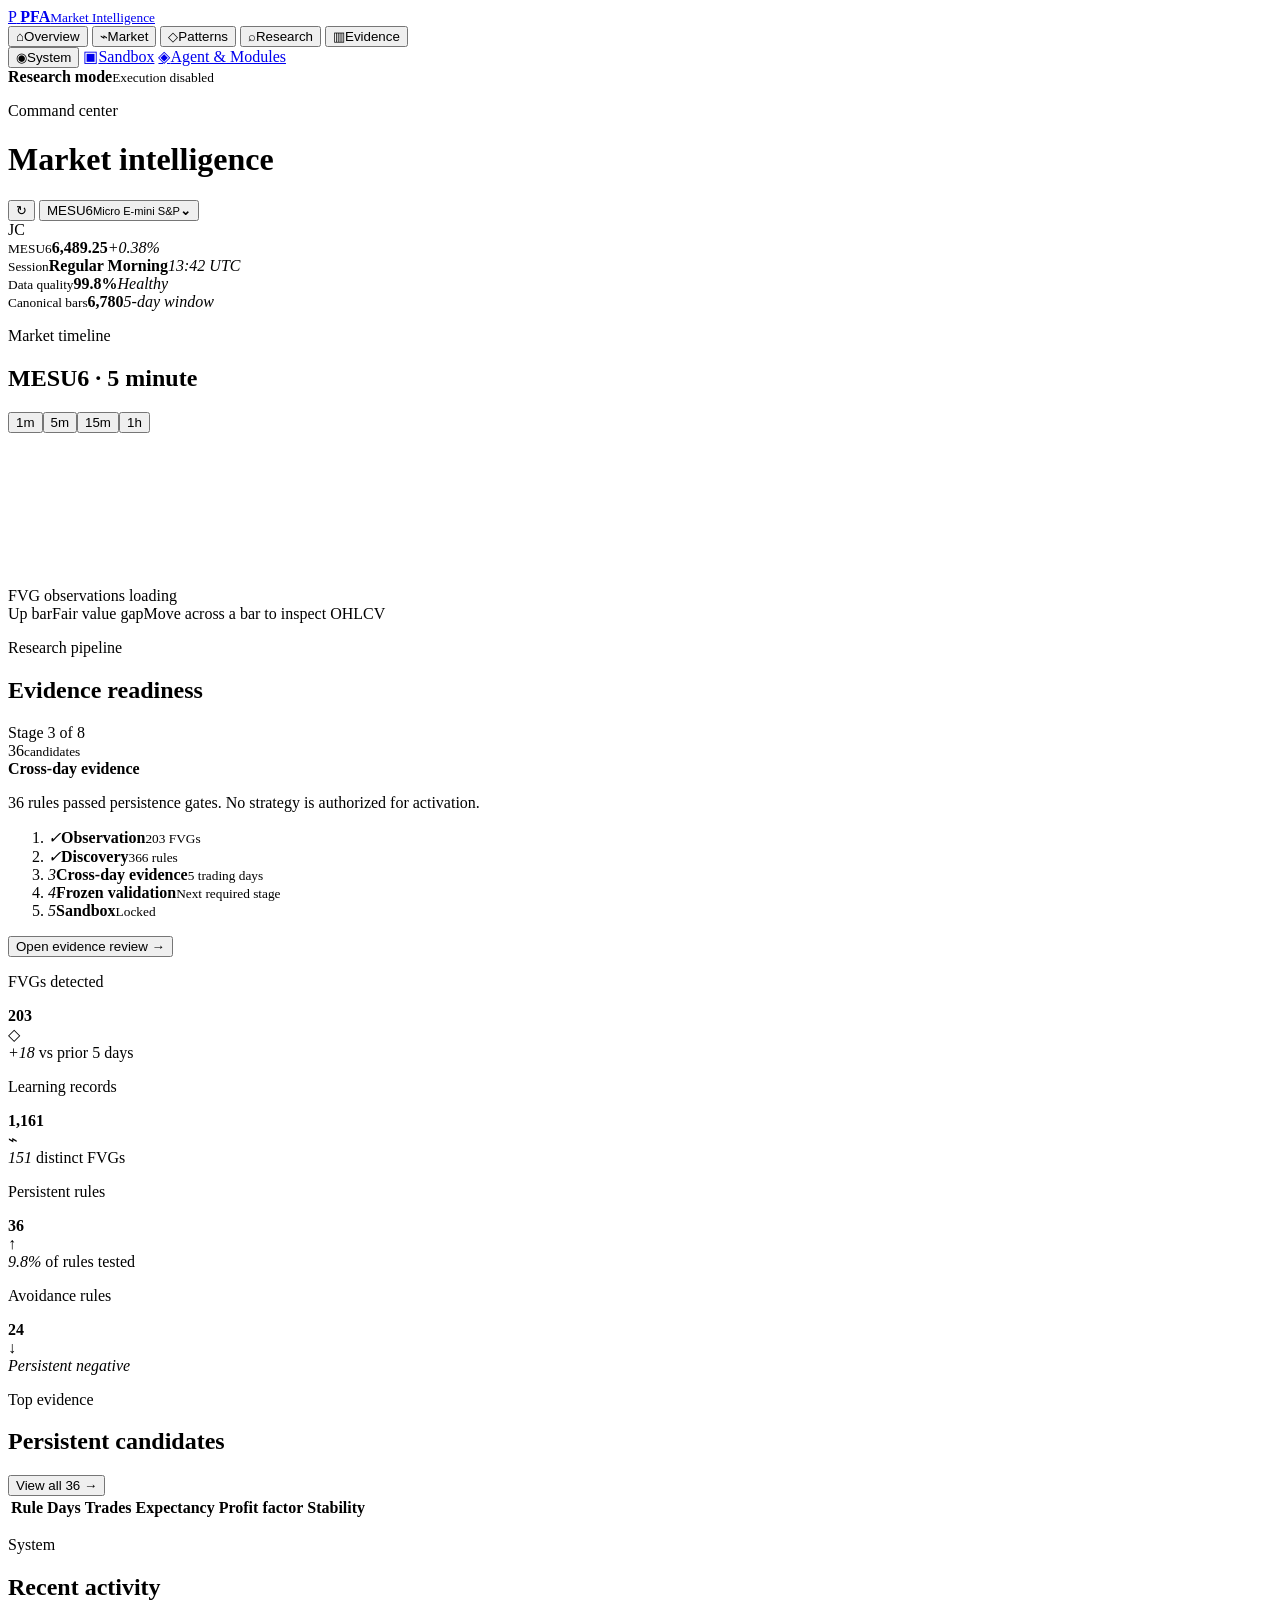
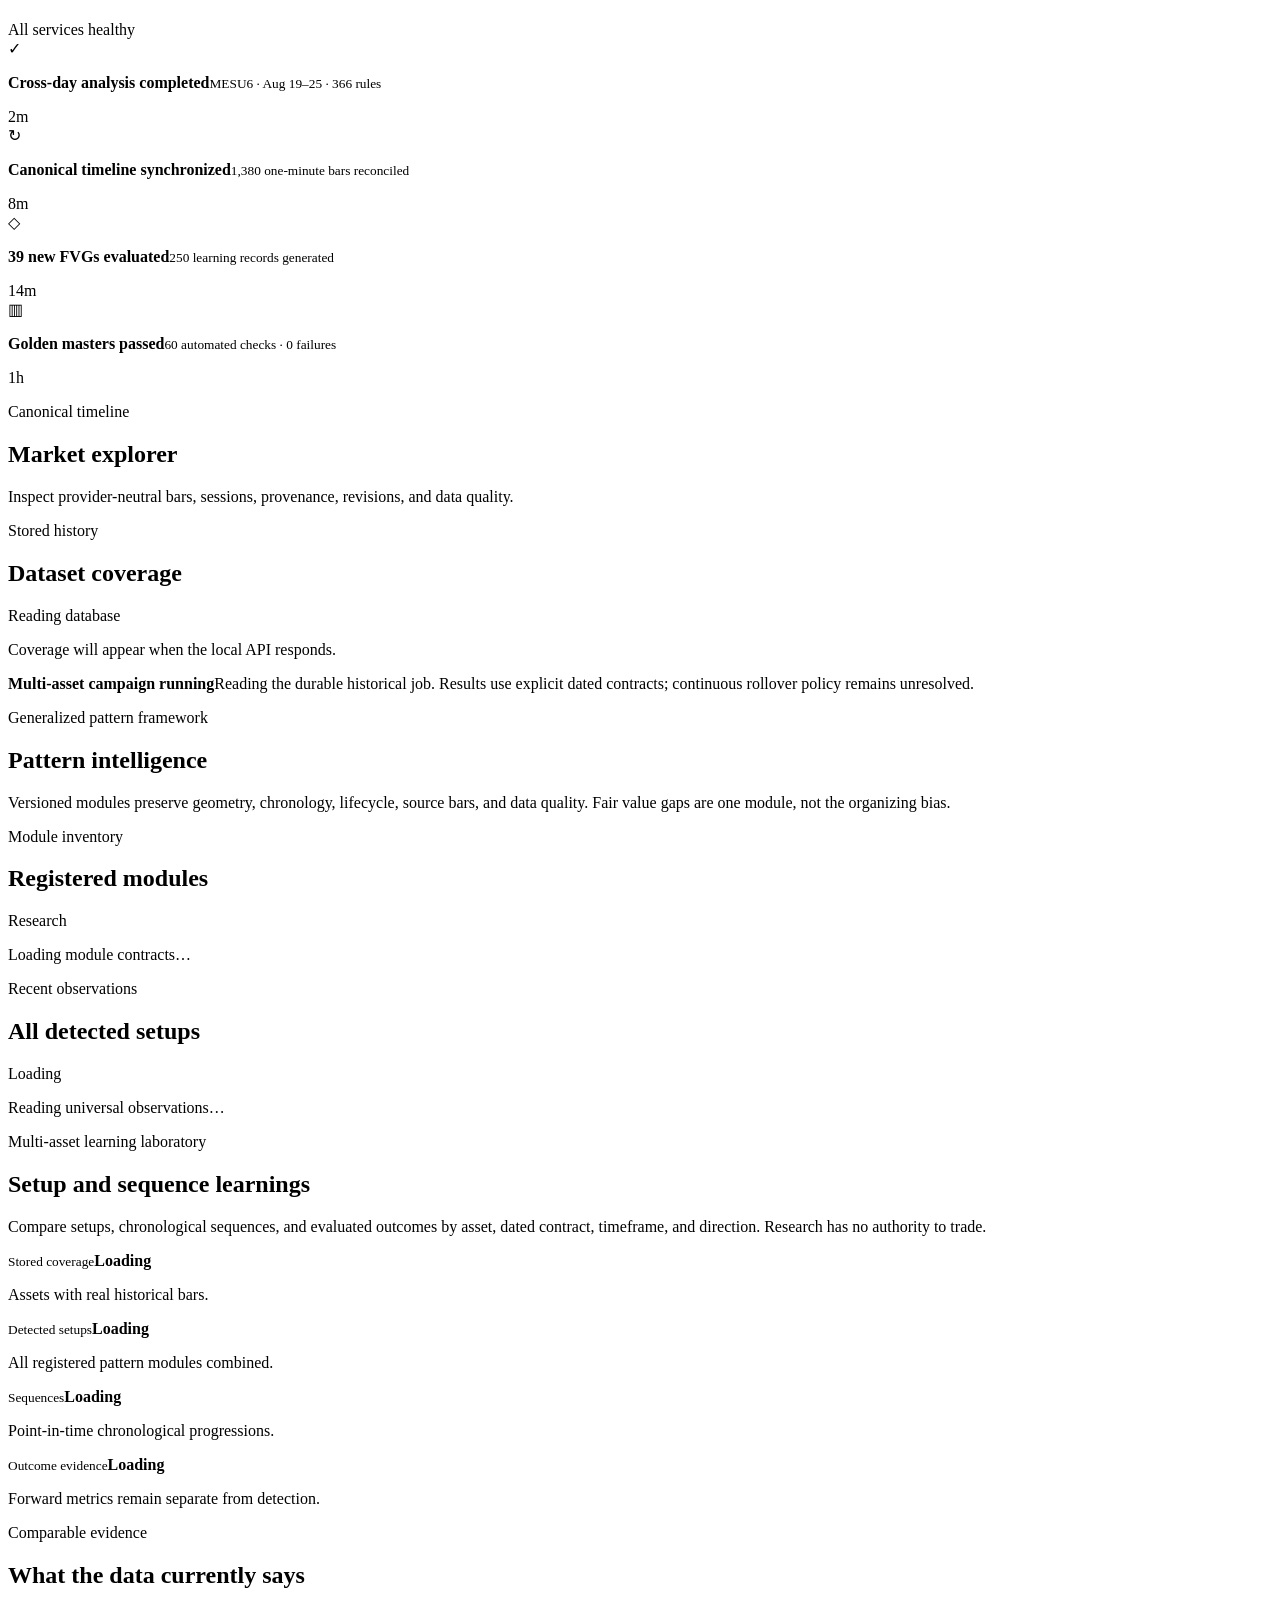
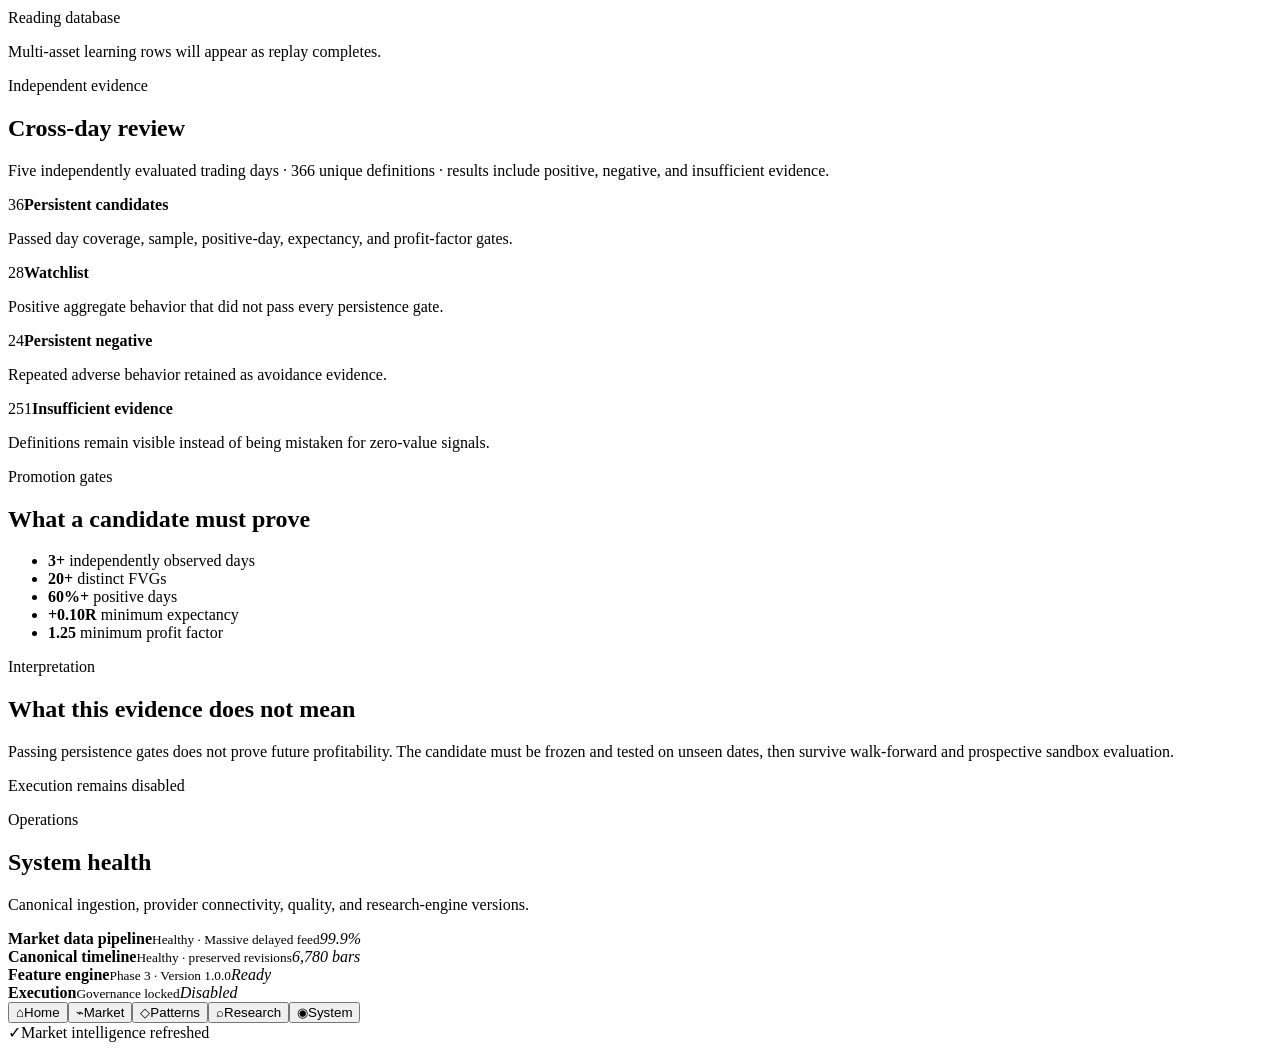
==== PFA FVG Scanner/wwwroot/index.html @ aacb7bad "feat: add multi-asset research and agent training readiness" ====
<!doctype html>
<html lang="en">
<head>
  <meta charset="utf-8" />
  <meta name="viewport" content="width=device-width, initial-scale=1" />
  <meta name="theme-color" content="#0b0e13" />
  <meta name="description" content="Prop Firm Assassins market intelligence and strategy research command center." />
  <meta property="og:title" content="PFA Market Intelligence" />
  <meta property="og:description" content="Research first. Evidence always." />
  <meta property="og:type" content="website" />
  <meta property="og:image" content="http://localhost:5188/og.png" />
  <meta name="twitter:card" content="summary_large_image" />
  <meta name="twitter:title" content="PFA Market Intelligence" />
  <meta name="twitter:description" content="Research first. Evidence always." />
  <meta name="twitter:image" content="http://localhost:5188/og.png" />
  <title>PFA · Market Intelligence</title>
  <link rel="preconnect" href="https://fonts.googleapis.com">
  <link rel="preconnect" href="https://fonts.gstatic.com" crossorigin>
  <link href="https://fonts.googleapis.com/css2?family=DM+Mono:wght@400;500&family=Manrope:wght@400;500;600;700;800&display=swap" rel="stylesheet">
  <link rel="stylesheet" href="/styles.css" />
  <link rel="stylesheet" href="/phase4.css" />
  <link rel="stylesheet" href="/phase5.css" />
</head>
<body>
  <div class="app-shell">
    <aside class="sidebar" aria-label="Primary navigation">
      <a class="brand" href="#" aria-label="PFA home">
        <span class="brand-mark">P</span>
        <span><strong>PFA</strong><small>Market Intelligence</small></span>
      </a>
      <nav class="nav-list">
        <button class="nav-item active" data-view="overview"><span>⌂</span>Overview</button>
        <button class="nav-item" data-view="market"><span>⌁</span>Market</button>
        <button class="nav-item" data-view="patterns"><span>◇</span>Patterns</button>
        <button class="nav-item" data-view="research"><span>⌕</span>Research</button>
        <button class="nav-item" data-view="evidence"><span>▥</span>Evidence</button>
      </nav>
      <div class="sidebar-footer">
        <button class="nav-item" data-view="system"><span>◉</span>System</button>
        <a class="nav-item" href="/sandbox.html"><span>▣</span>Sandbox</a>
        <a class="nav-item" href="/agent.html"><span>◈</span>Agent &amp; Modules</a>
        <div class="connection"><i></i><span><strong>Research mode</strong><small>Execution disabled</small></span></div>
      </div>
    </aside>

    <main class="main">
      <header class="topbar">
        <div>
          <p class="eyebrow" id="viewEyebrow">Command center</p>
          <h1 id="viewTitle">Market intelligence</h1>
        </div>
        <div class="top-actions">
          <button class="icon-button" id="refreshButton" aria-label="Refresh data">↻</button>
          <button class="instrument-picker" id="instrumentPicker" aria-haspopup="dialog"><span id="selectedInstrumentSymbol">MESU6</span><small id="selectedInstrumentName">Micro E-mini S&amp;P</small><b>⌄</b></button>
          <div class="avatar">JC</div>
        </div>
      </header>

      <section class="view active" id="overview" aria-labelledby="viewTitle">
        <div class="market-strip">
          <div><span class="live-dot"></span><small>MESU6</small><strong>6,489.25</strong><em class="up">+0.38%</em></div>
          <div><small>Session</small><strong>Regular Morning</strong><em>13:42 UTC</em></div>
          <div><small>Data quality</small><strong>99.8%</strong><em class="up">Healthy</em></div>
          <div><small>Canonical bars</small><strong data-live="canonicalBars">6,780</strong><em>5-day window</em></div>
        </div>

        <div class="hero-grid">
          <article class="panel chart-panel">
            <div class="panel-heading">
              <div><p class="eyebrow">Market timeline</p><h2 id="chartTitle">MESU6 · 5 minute</h2></div>
              <div class="segmented" role="group" aria-label="Chart timeframe">
                <button data-timeframe="1m">1m</button><button class="active" data-timeframe="5m">5m</button><button data-timeframe="15m">15m</button><button data-timeframe="1h">1h</button>
              </div>
            </div>
            <div class="chart-wrap">
              <canvas id="marketChart" aria-label="Interactive MES price chart"></canvas>
              <div class="chart-empty" id="chartEmpty" hidden><strong>No stored bars for this market</strong><small>Historical collection has not started.</small></div>
              <div class="chart-tooltip" id="chartTooltip" hidden></div>
              <div class="chart-badge bullish" id="chartBadge"><span></span>FVG observations loading</div>
            </div>
            <div class="chart-legend"><span><i class="green"></i>Up bar</span><span><i class="amber"></i>Fair value gap</span><span class="mono" id="ohlcLegend">Move across a bar to inspect OHLCV</span></div>
          </article>

          <article class="panel readiness-panel">
            <div class="panel-heading"><div><p class="eyebrow">Research pipeline</p><h2>Evidence readiness</h2></div><span class="status-pill">Stage 3 of 8</span></div>
            <div class="readiness-score"><div class="ring"><span>36</span><small>candidates</small></div><div><strong>Cross-day evidence</strong><p>36 rules passed persistence gates. No strategy is authorized for activation.</p></div></div>
            <ol class="pipeline">
              <li class="done"><i>✓</i><span><strong>Observation</strong><small>203 FVGs</small></span></li>
              <li class="done"><i>✓</i><span><strong>Discovery</strong><small>366 rules</small></span></li>
              <li class="current"><i>3</i><span><strong>Cross-day evidence</strong><small>5 trading days</small></span></li>
              <li><i>4</i><span><strong>Frozen validation</strong><small>Next required stage</small></span></li>
              <li><i>5</i><span><strong>Sandbox</strong><small>Locked</small></span></li>
            </ol>
            <button class="secondary-button full" data-view-link="evidence">Open evidence review <span>→</span></button>
          </article>
        </div>

        <div class="metric-grid">
          <article class="metric-card"><div><p>FVGs detected</p><strong>203</strong></div><span class="metric-icon blue">◇</span><footer><em class="up">+18</em> vs prior 5 days</footer></article>
          <article class="metric-card"><div><p>Learning records</p><strong>1,161</strong></div><span class="metric-icon violet">⌁</span><footer><em>151</em> distinct FVGs</footer></article>
          <article class="metric-card"><div><p>Persistent rules</p><strong>36</strong></div><span class="metric-icon green">↑</span><footer><em class="up">9.8%</em> of rules tested</footer></article>
          <article class="metric-card"><div><p>Avoidance rules</p><strong>24</strong></div><span class="metric-icon red">↓</span><footer><em class="down">Persistent negative</em></footer></article>
        </div>

        <div class="lower-grid">
          <article class="panel candidates-panel">
            <div class="panel-heading"><div><p class="eyebrow">Top evidence</p><h2>Persistent candidates</h2></div><button class="text-button" data-view-link="research">View all 36 →</button></div>
            <div class="table-wrap">
              <table>
                <thead><tr><th>Rule</th><th>Days</th><th>Trades</th><th>Expectancy</th><th>Profit factor</th><th>Stability</th><th></th></tr></thead>
                <tbody id="candidateRows"></tbody>
              </table>
            </div>
          </article>
          <article class="panel activity-panel">
            <div class="panel-heading"><div><p class="eyebrow">System</p><h2>Recent activity</h2></div><span class="health"><i></i>All services healthy</span></div>
            <div class="activity-list">
              <div><span class="activity-icon green">✓</span><p><strong>Cross-day analysis completed</strong><small>MESU6 · Aug 19–25 · 366 rules</small></p><time>2m</time></div>
              <div><span class="activity-icon blue">↻</span><p><strong>Canonical timeline synchronized</strong><small>1,380 one-minute bars reconciled</small></p><time>8m</time></div>
              <div><span class="activity-icon amber">◇</span><p><strong>39 new FVGs evaluated</strong><small>250 learning records generated</small></p><time>14m</time></div>
              <div><span class="activity-icon violet">▥</span><p><strong>Golden masters passed</strong><small>60 automated checks · 0 failures</small></p><time>1h</time></div>
            </div>
          </article>
        </div>
      </section>

      <section class="view placeholder-view" id="market"><div class="page-intro"><p class="eyebrow">Canonical timeline</p><h2>Market explorer</h2><p>Inspect provider-neutral bars, sessions, provenance, revisions, and data quality.</p></div><div class="coverage-panel panel"><div class="panel-heading"><div><p class="eyebrow">Stored history</p><h2>Dataset coverage</h2></div><span class="status-pill" id="coverageStatus">Reading database</span></div><div class="coverage-list" id="coverageList"><p class="muted">Coverage will appear when the local API responds.</p></div><div class="coverage-warning"><strong id="campaignTitle">Multi-asset campaign running</strong><span id="campaignDetail">Reading the durable historical job. Results use explicit dated contracts; continuous rollover policy remains unresolved.</span></div></div></section>
      <section class="view placeholder-view" id="patterns"><div class="page-intro"><p class="eyebrow">Generalized pattern framework</p><h2>Pattern intelligence</h2><p>Versioned modules preserve geometry, chronology, lifecycle, source bars, and data quality. Fair value gaps are one module, not the organizing bias.</p></div><div class="pattern-layout"><article class="panel"><div class="panel-heading"><div><p class="eyebrow">Module inventory</p><h2>Registered modules</h2></div><span class="status-pill">Research</span></div><div id="moduleList" class="module-list"><p class="muted">Loading module contracts…</p></div></article><article class="panel"><div class="panel-heading"><div><p class="eyebrow">Recent observations</p><h2>All detected setups</h2></div><span class="status-pill" id="fvgCount">Loading</span></div><div id="fvgList" class="observation-list"><p class="muted">Reading universal observations…</p></div></article></div></section>
      <section class="view placeholder-view" id="research"><div class="page-intro"><p class="eyebrow">Multi-asset learning laboratory</p><h2>Setup and sequence learnings</h2><p>Compare setups, chronological sequences, and evaluated outcomes by asset, dated contract, timeframe, and direction. Research has no authority to trade.</p></div><div class="research-method panel"><div><small>Stored coverage</small><strong id="learningAssets">Loading</strong><p>Assets with real historical bars.</p></div><div><small>Detected setups</small><strong id="learningSetups">Loading</strong><p>All registered pattern modules combined.</p></div><div><small>Sequences</small><strong id="learningSequences">Loading</strong><p>Point-in-time chronological progressions.</p></div><div><small>Outcome evidence</small><strong id="learningOutcomes">Loading</strong><p>Forward metrics remain separate from detection.</p></div></div><article class="panel"><div class="panel-heading"><div><p class="eyebrow">Comparable evidence</p><h2>What the data currently says</h2></div><span class="status-pill" id="learningStatus">Reading database</span></div><div id="learningTable" class="coverage-list"><p class="muted">Multi-asset learning rows will appear as replay completes.</p></div></article><div class="candidate-cards" id="candidateCards"></div></section>
      <section class="view placeholder-view" id="evidence"><div class="page-intro"><p class="eyebrow">Independent evidence</p><h2>Cross-day review</h2><p>Five independently evaluated trading days · 366 unique definitions · results include positive, negative, and insufficient evidence.</p></div><div class="evidence-board"><article><span>36</span><strong>Persistent candidates</strong><p>Passed day coverage, sample, positive-day, expectancy, and profit-factor gates.</p></article><article><span>28</span><strong>Watchlist</strong><p>Positive aggregate behavior that did not pass every persistence gate.</p></article><article><span>24</span><strong>Persistent negative</strong><p>Repeated adverse behavior retained as avoidance evidence.</p></article><article><span>251</span><strong>Insufficient evidence</strong><p>Definitions remain visible instead of being mistaken for zero-value signals.</p></article></div><div class="evidence-depth"><article class="panel"><p class="eyebrow">Promotion gates</p><h2>What a candidate must prove</h2><ul class="gate-list"><li><b>3+</b> independently observed days</li><li><b>20+</b> distinct FVGs</li><li><b>60%+</b> positive days</li><li><b>+0.10R</b> minimum expectancy</li><li><b>1.25</b> minimum profit factor</li></ul></article><article class="panel"><p class="eyebrow">Interpretation</p><h2>What this evidence does not mean</h2><p class="muted">Passing persistence gates does not prove future profitability. The candidate must be frozen and tested on unseen dates, then survive walk-forward and prospective sandbox evaluation.</p><div class="execution-lock">Execution remains disabled</div></article></div></section>
      <section class="view placeholder-view" id="system"><div class="page-intro"><p class="eyebrow">Operations</p><h2>System health</h2><p>Canonical ingestion, provider connectivity, quality, and research-engine versions.</p></div><div class="service-grid"><article><i></i><span><strong>Market data pipeline</strong><small>Healthy · Massive delayed feed</small></span><em>99.9%</em></article><article><i></i><span><strong>Canonical timeline</strong><small>Healthy · preserved revisions</small></span><em data-live="canonicalBars">6,780 bars</em></article><article><i></i><span><strong>Feature engine</strong><small>Phase 3 · Version 1.0.0</small></span><em data-live="featureDefinitions">Ready</em></article><article><i class="warn"></i><span><strong>Execution</strong><small>Governance locked</small></span><em>Disabled</em></article></div></section>
    </main>

    <nav class="mobile-nav" aria-label="Mobile navigation">
      <button class="active" data-view="overview"><span>⌂</span>Home</button><button data-view="market"><span>⌁</span>Market</button><button data-view="patterns"><span>◇</span>Patterns</button><button data-view="research"><span>⌕</span>Research</button><button data-view="system"><span>◉</span>System</button>
    </nav>
  </div>

  <dialog id="instrumentDialog" class="instrument-dialog">
    <button class="dialog-close" aria-label="Close instrument selector">×</button>
    <p class="eyebrow">Research universe</p><h2>Select a market</h2>
    <p class="dialog-copy">Markets without stored history are selectable for inspection, but the chart will clearly report that collection has not started.</p>
    <div class="instrument-options" id="instrumentOptions"><p class="muted">Loading registered markets…</p></div>
  </dialog>
  <dialog id="candidateDialog">
    <button class="dialog-close" aria-label="Close">×</button>
    <p class="eyebrow">Frozen validation candidate</p><h2 id="dialogTitle"></h2>
    <div class="dialog-stats" id="dialogStats"></div>
    <div class="gate-message"><span>✓</span><p><strong>Persistence gates passed</strong><small>This candidate may advance to frozen out-of-sample validation. It cannot activate a strategy.</small></p></div>
    <button class="primary-button full" id="prepareValidationButton">Prepare validation workspace</button>
  </dialog>
  <div class="toast" id="toast"><span>✓</span>Market intelligence refreshed</div>
  <script src="/app.js"></script>
</body>
</html>
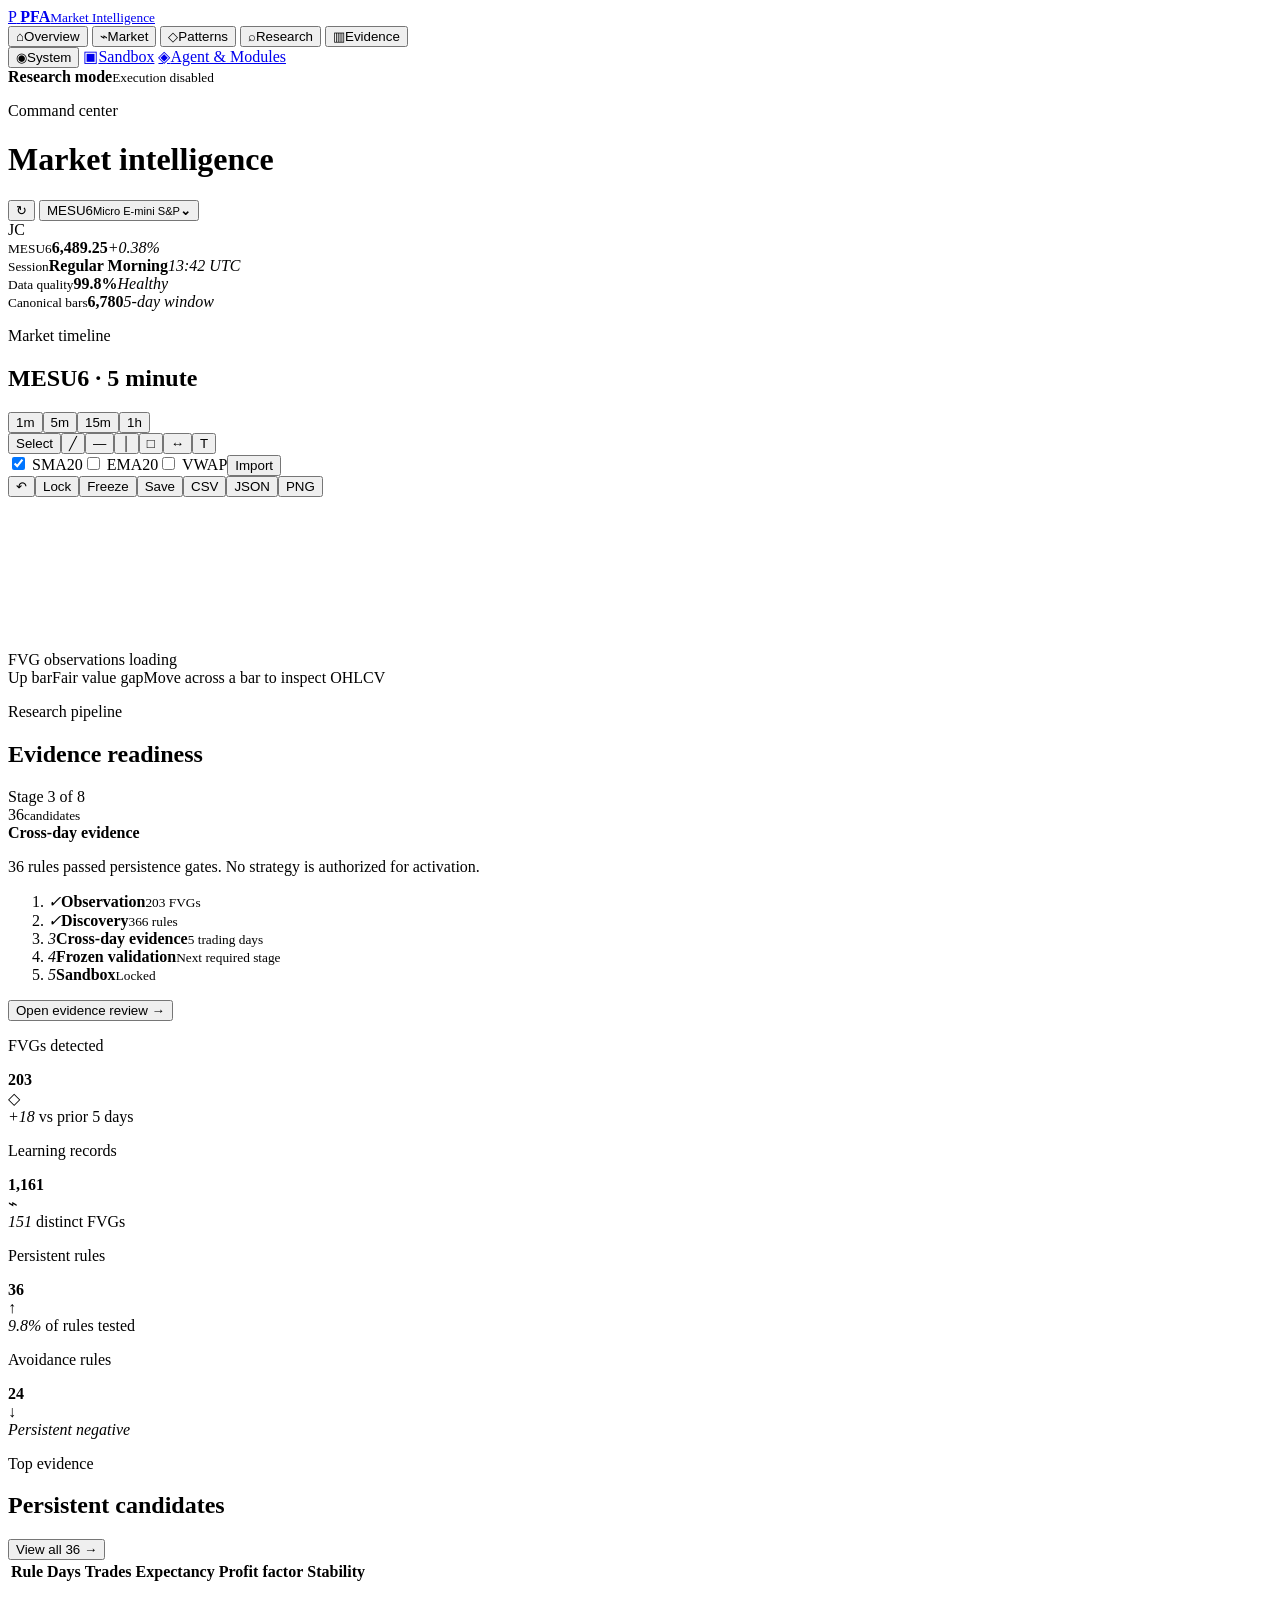
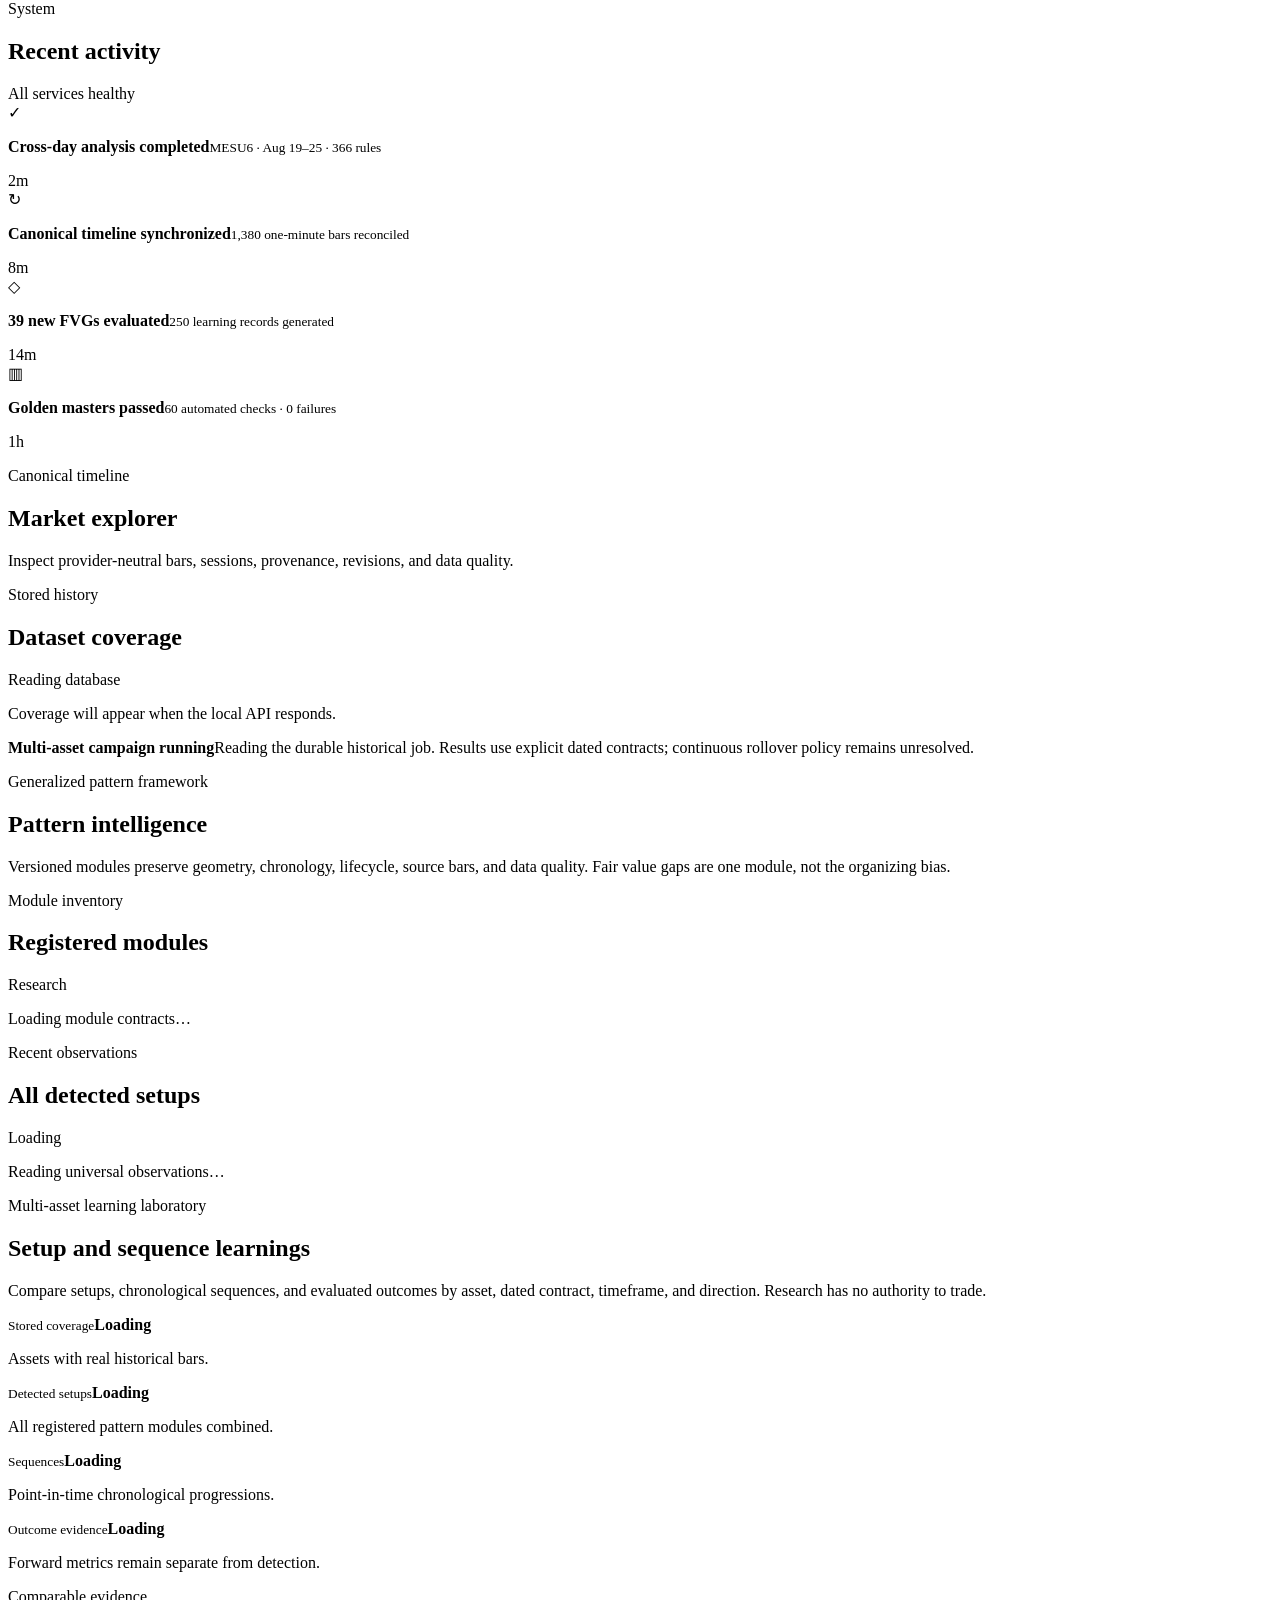
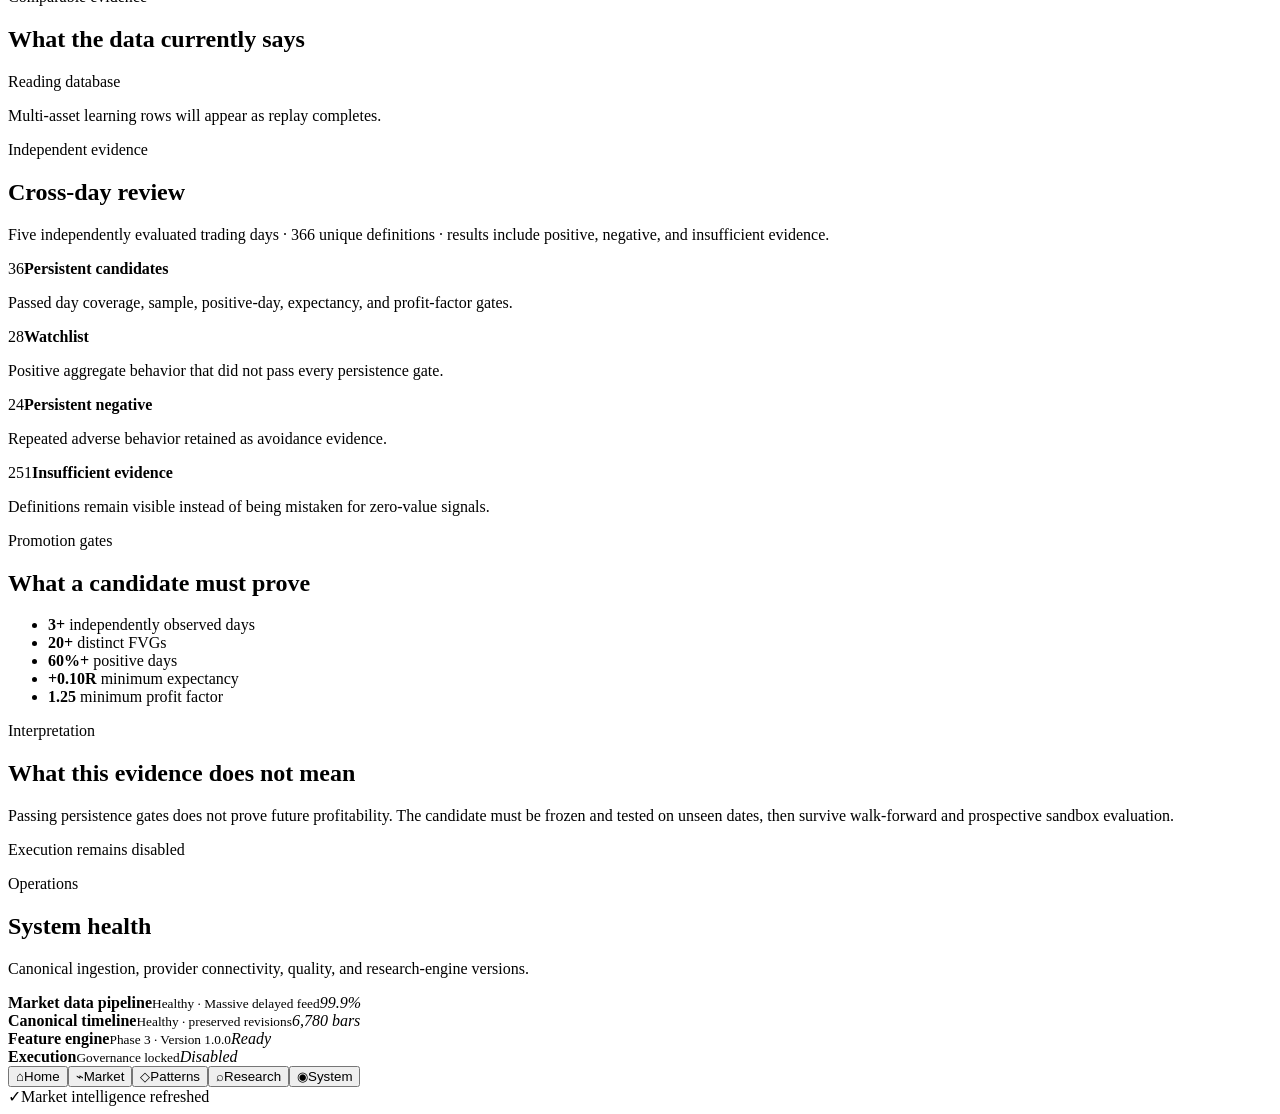
==== commit 506ae46f: "feat: add chart workspace and setup research drilldown" ====
--- a/PFA FVG Scanner/wwwroot/index.html
+++ b/PFA FVG Scanner/wwwroot/index.html
@@ -20,6 +20,7 @@
   <link rel="stylesheet" href="/styles.css" />
   <link rel="stylesheet" href="/phase4.css" />
   <link rel="stylesheet" href="/phase5.css" />
+  <link rel="stylesheet" href="/chart-workspace.css" />
 </head>
 <body>
   <div class="app-shell">
@@ -71,6 +72,11 @@
               <div class="segmented" role="group" aria-label="Chart timeframe">
                 <button data-timeframe="1m">1m</button><button class="active" data-timeframe="5m">5m</button><button data-timeframe="15m">15m</button><button data-timeframe="1h">1h</button>
               </div>
+            </div>
+            <div class="chart-toolbar" aria-label="Chart tools">
+              <div class="tool-group"><button data-chart-tool="cursor" title="Select and inspect">Select</button><button data-chart-tool="line" title="Trend line">╱</button><button data-chart-tool="hline" title="Horizontal price level">—</button><button data-chart-tool="vline" title="Vertical time level">│</button><button data-chart-tool="rectangle" title="Rectangle">□</button><button data-chart-tool="measure" title="Measure">↔</button><button data-chart-tool="text" title="Text note">T</button></div>
+              <div class="tool-group indicators"><label><input type="checkbox" data-indicator="sma" checked> SMA20</label><label><input type="checkbox" data-indicator="ema"> EMA20</label><label><input type="checkbox" data-indicator="vwap"> VWAP</label><button id="importIndicatorButton" title="Import safe indicator JSON">Import</button><input id="indicatorFile" type="file" accept="application/json,.json" hidden></div>
+              <div class="tool-group chart-actions"><button id="undoDrawingButton" title="Undo last drawing">↶</button><button id="lockDrawingsButton" title="Lock drawings">Lock</button><button id="freezeChartButton" title="Freeze chart updates">Freeze</button><button id="saveLayoutButton" title="Save layout">Save</button><button id="exportChartDataButton" title="Export visible bars and indicators as CSV">CSV</button><button id="exportLayoutButton" title="Export drawings and indicators as JSON">JSON</button><button id="snapshotChartButton" title="Capture chart image">PNG</button></div>
             </div>
             <div class="chart-wrap">
               <canvas id="marketChart" aria-label="Interactive MES price chart"></canvas>
@@ -149,7 +155,17 @@
     <div class="gate-message"><span>✓</span><p><strong>Persistence gates passed</strong><small>This candidate may advance to frozen out-of-sample validation. It cannot activate a strategy.</small></p></div>
     <button class="primary-button full" id="prepareValidationButton">Prepare validation workspace</button>
   </dialog>
+  <dialog id="observationResearchDialog" class="research-detail-dialog">
+    <button class="dialog-close" aria-label="Close setup research">×</button>
+    <p class="eyebrow">Point-in-time setup research</p><h2 id="observationResearchTitle">Detected setup</h2>
+    <p class="dialog-copy" id="observationResearchMeta"></p>
+    <div id="observationGeometry" class="research-geometry"></div>
+    <div class="scenario-filters" role="group" aria-label="Filter scenarios by outcome"><button class="active" data-scenario-filter="All">All</button><button data-scenario-filter="Good">Good</button><button data-scenario-filter="Bad">Bad</button><button data-scenario-filter="Ambiguous">Ambiguous</button><button data-scenario-filter="Unavailable">Unavailable</button></div>
+    <div id="observationScenarioSummary" class="dialog-copy"></div>
+    <div class="table-wrap"><table><thead><tr><th>Outcome</th><th>Entry</th><th>Stop</th><th>Target</th><th>Exit</th><th>Net R</th><th>Why</th></tr></thead><tbody id="observationScenarioRows"></tbody></table></div>
+    <div id="observationSequenceRows" class="research-sequences"></div>
+  </dialog>
   <div class="toast" id="toast"><span>✓</span>Market intelligence refreshed</div>
-  <script src="/app.js"></script>
+  <script src="/app.js?v=14"></script>
 </body>
 </html>
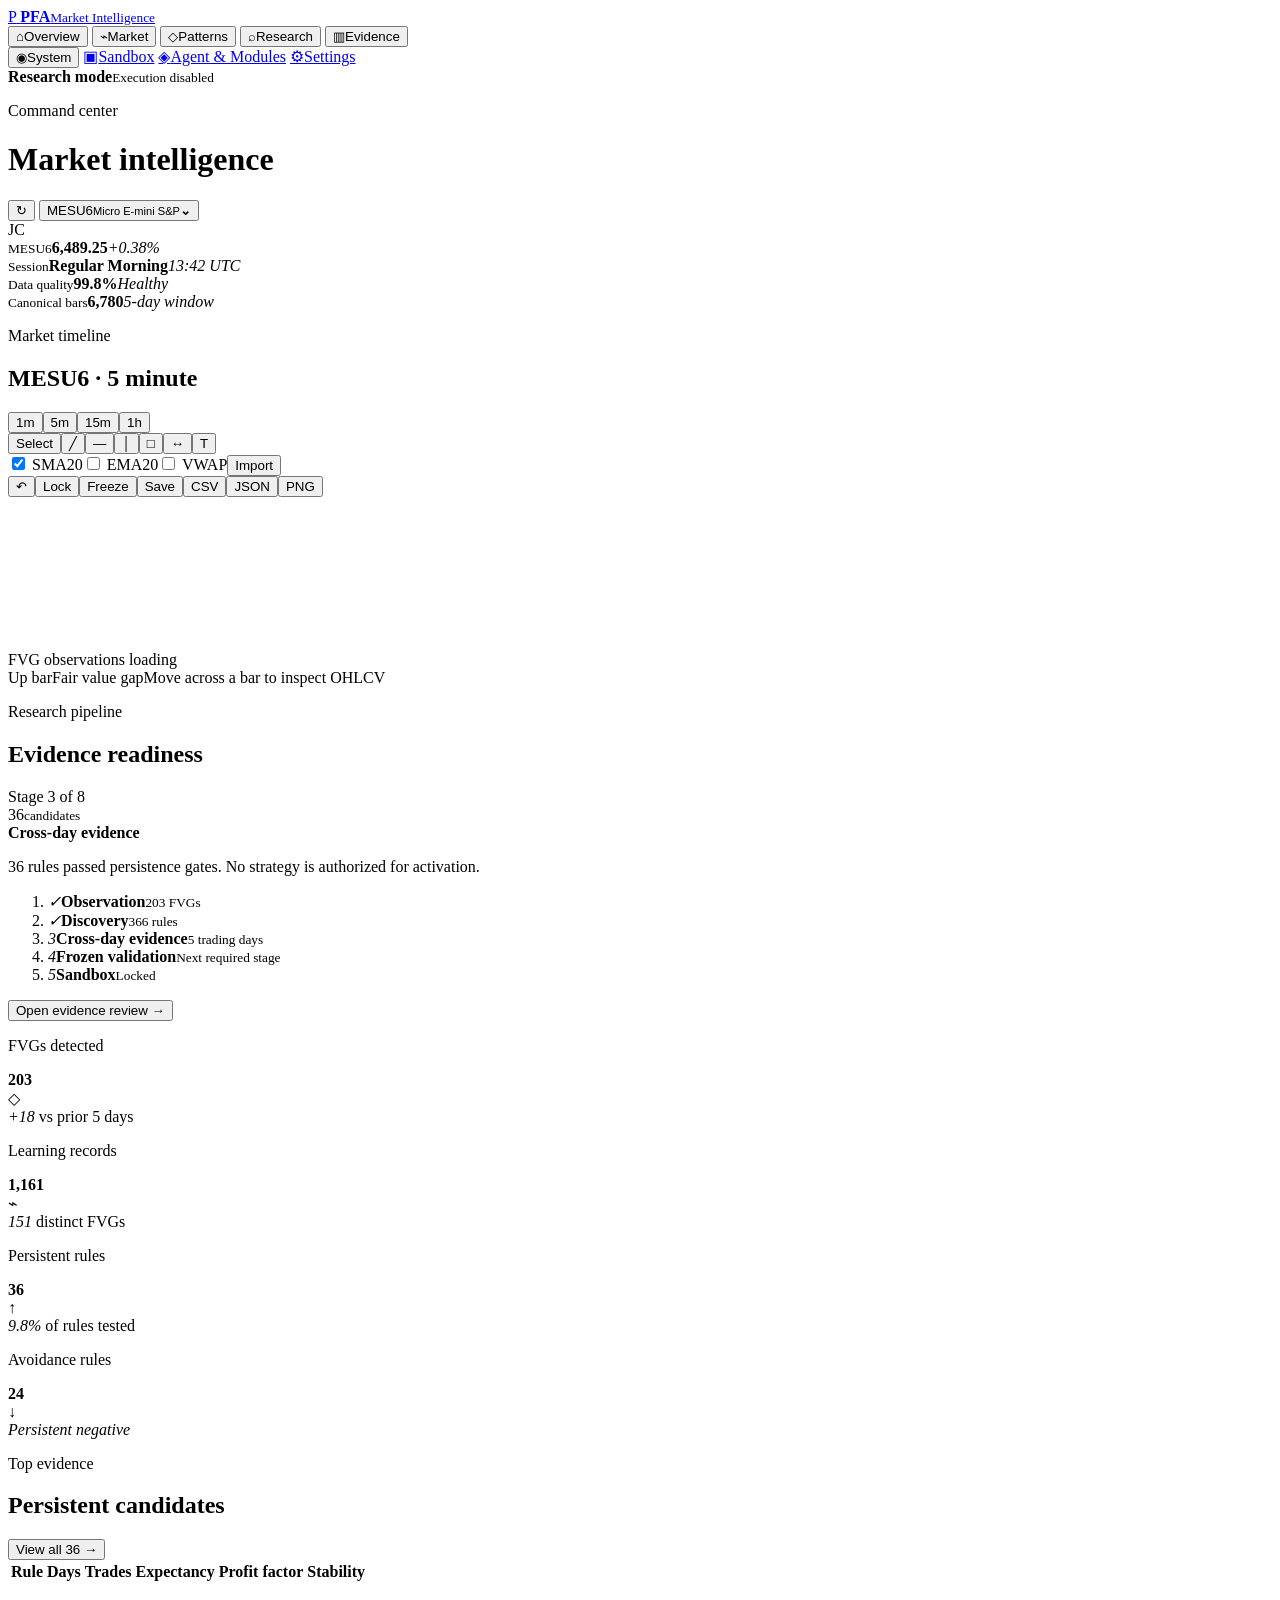
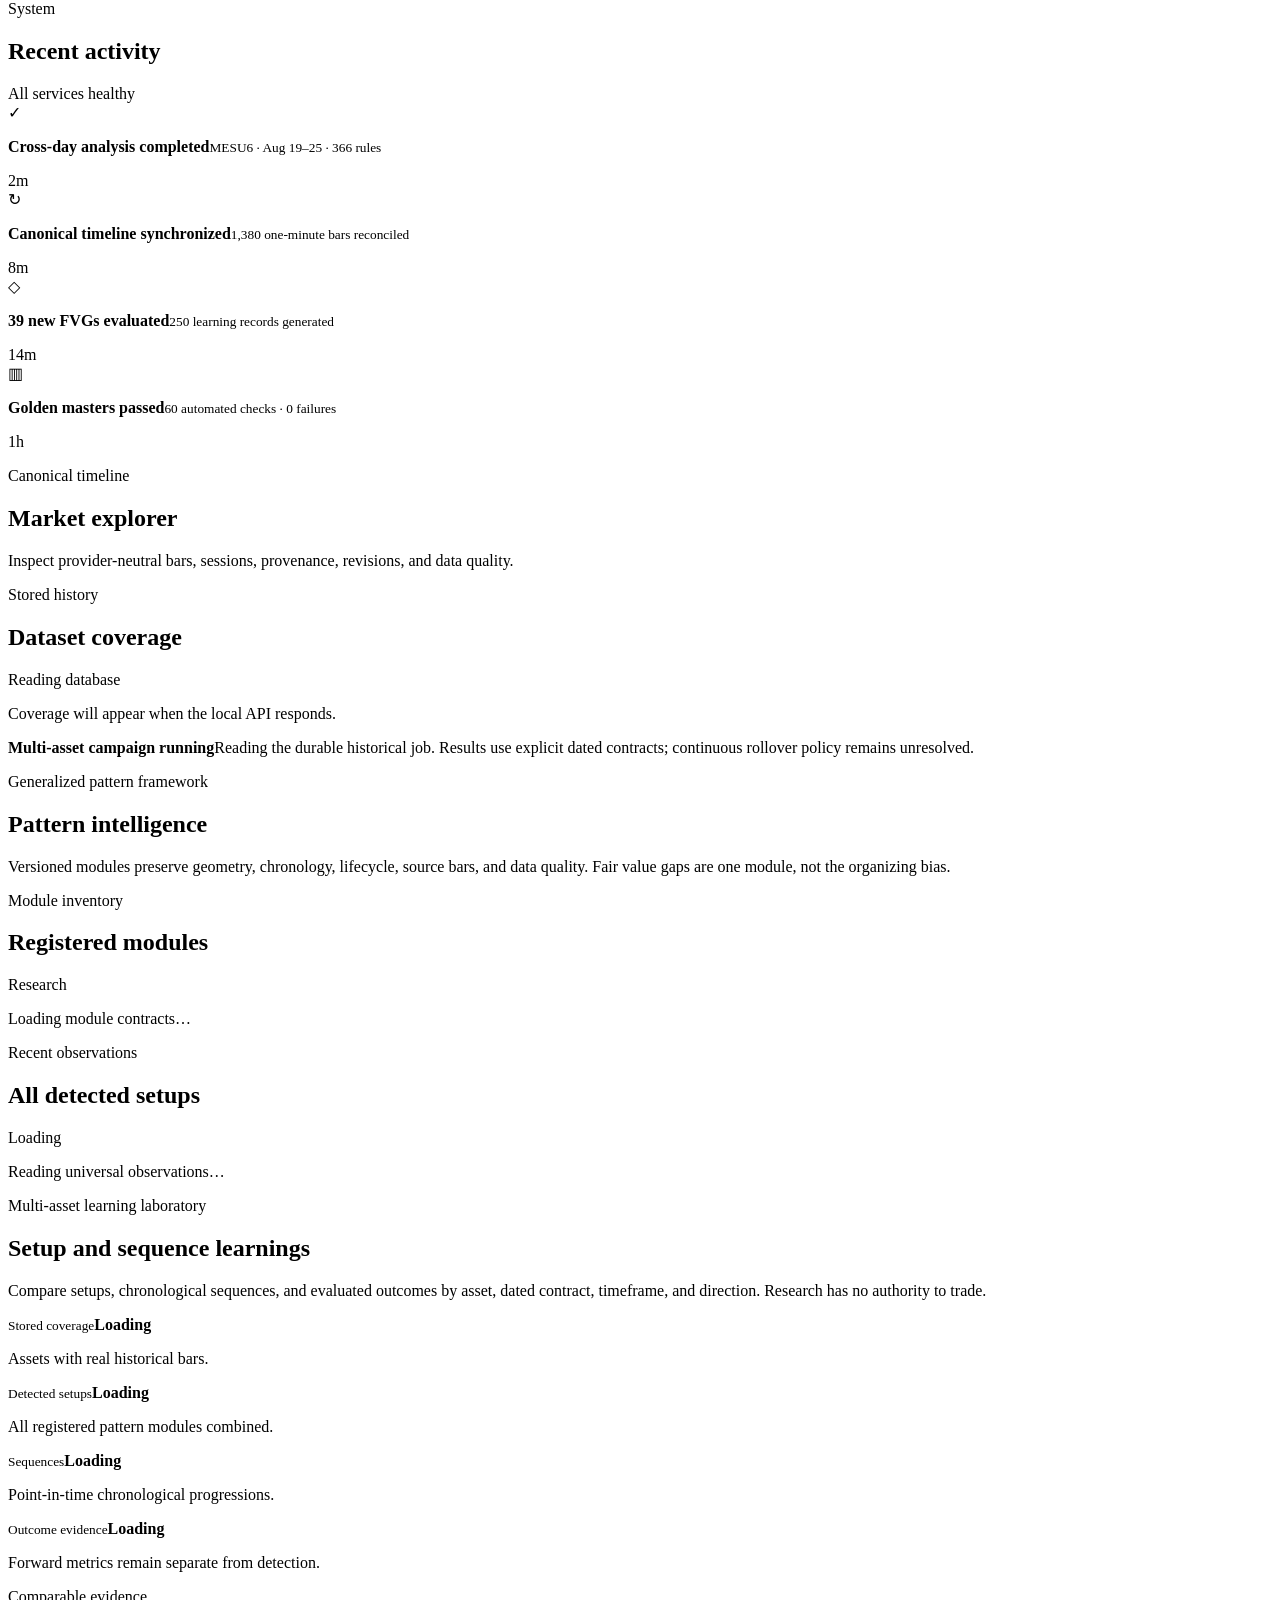
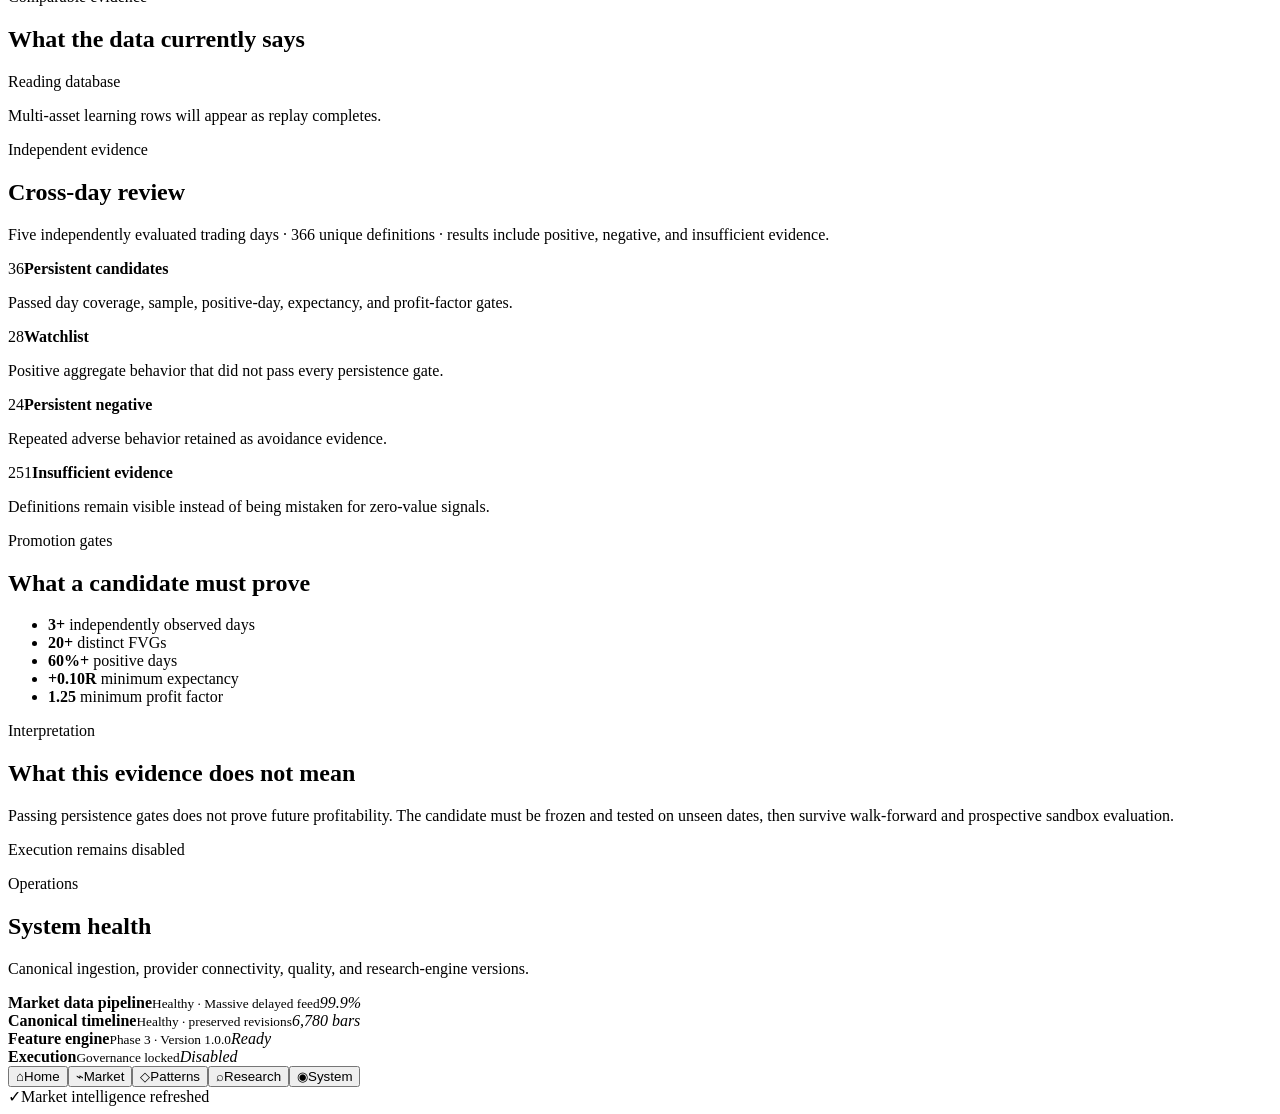
==== commit b26add95: "feat: add connection settings and partner contract" ====
--- a/PFA FVG Scanner/wwwroot/index.html
+++ b/PFA FVG Scanner/wwwroot/index.html
@@ -18,9 +18,11 @@
   <link rel="preconnect" href="https://fonts.gstatic.com" crossorigin>
   <link href="https://fonts.googleapis.com/css2?family=DM+Mono:wght@400;500&family=Manrope:wght@400;500;600;700;800&display=swap" rel="stylesheet">
   <link rel="stylesheet" href="/styles.css" />
+  <link rel="stylesheet" href="/ui-integrity.css?v=1" />
   <link rel="stylesheet" href="/phase4.css" />
   <link rel="stylesheet" href="/phase5.css" />
   <link rel="stylesheet" href="/chart-workspace.css" />
+  <link rel="stylesheet" href="/experience.css" />
 </head>
 <body>
   <div class="app-shell">
@@ -40,6 +42,7 @@
         <button class="nav-item" data-view="system"><span>◉</span>System</button>
         <a class="nav-item" href="/sandbox.html"><span>▣</span>Sandbox</a>
         <a class="nav-item" href="/agent.html"><span>◈</span>Agent &amp; Modules</a>
+        <a class="nav-item" href="/settings.html"><span>⚙</span>Settings</a>
         <div class="connection"><i></i><span><strong>Research mode</strong><small>Execution disabled</small></span></div>
       </div>
     </aside>
@@ -160,12 +163,13 @@
     <p class="eyebrow">Point-in-time setup research</p><h2 id="observationResearchTitle">Detected setup</h2>
     <p class="dialog-copy" id="observationResearchMeta"></p>
     <div id="observationGeometry" class="research-geometry"></div>
-    <div class="scenario-filters" role="group" aria-label="Filter scenarios by outcome"><button class="active" data-scenario-filter="All">All</button><button data-scenario-filter="Good">Good</button><button data-scenario-filter="Bad">Bad</button><button data-scenario-filter="Ambiguous">Ambiguous</button><button data-scenario-filter="Unavailable">Unavailable</button></div>
+    <div class="scenario-filters" role="group" aria-label="Filter scenarios by outcome"><button class="active" data-scenario-filter="All">All</button><button data-scenario-filter="Good">Good</button><button data-scenario-filter="Bad">Bad</button><button data-scenario-filter="Neutral">Neutral</button><button data-scenario-filter="Ambiguous">Ambiguous</button><button data-scenario-filter="Unavailable">Unavailable</button></div>
     <div id="observationScenarioSummary" class="dialog-copy"></div>
     <div class="table-wrap"><table><thead><tr><th>Outcome</th><th>Entry</th><th>Stop</th><th>Target</th><th>Exit</th><th>Net R</th><th>Why</th></tr></thead><tbody id="observationScenarioRows"></tbody></table></div>
     <div id="observationSequenceRows" class="research-sequences"></div>
   </dialog>
   <div class="toast" id="toast"><span>✓</span>Market intelligence refreshed</div>
-  <script src="/app.js?v=14"></script>
+  <script src="/app.js?v=16"></script>
+  <script src="/experience.js?v=1"></script>
 </body>
 </html>
